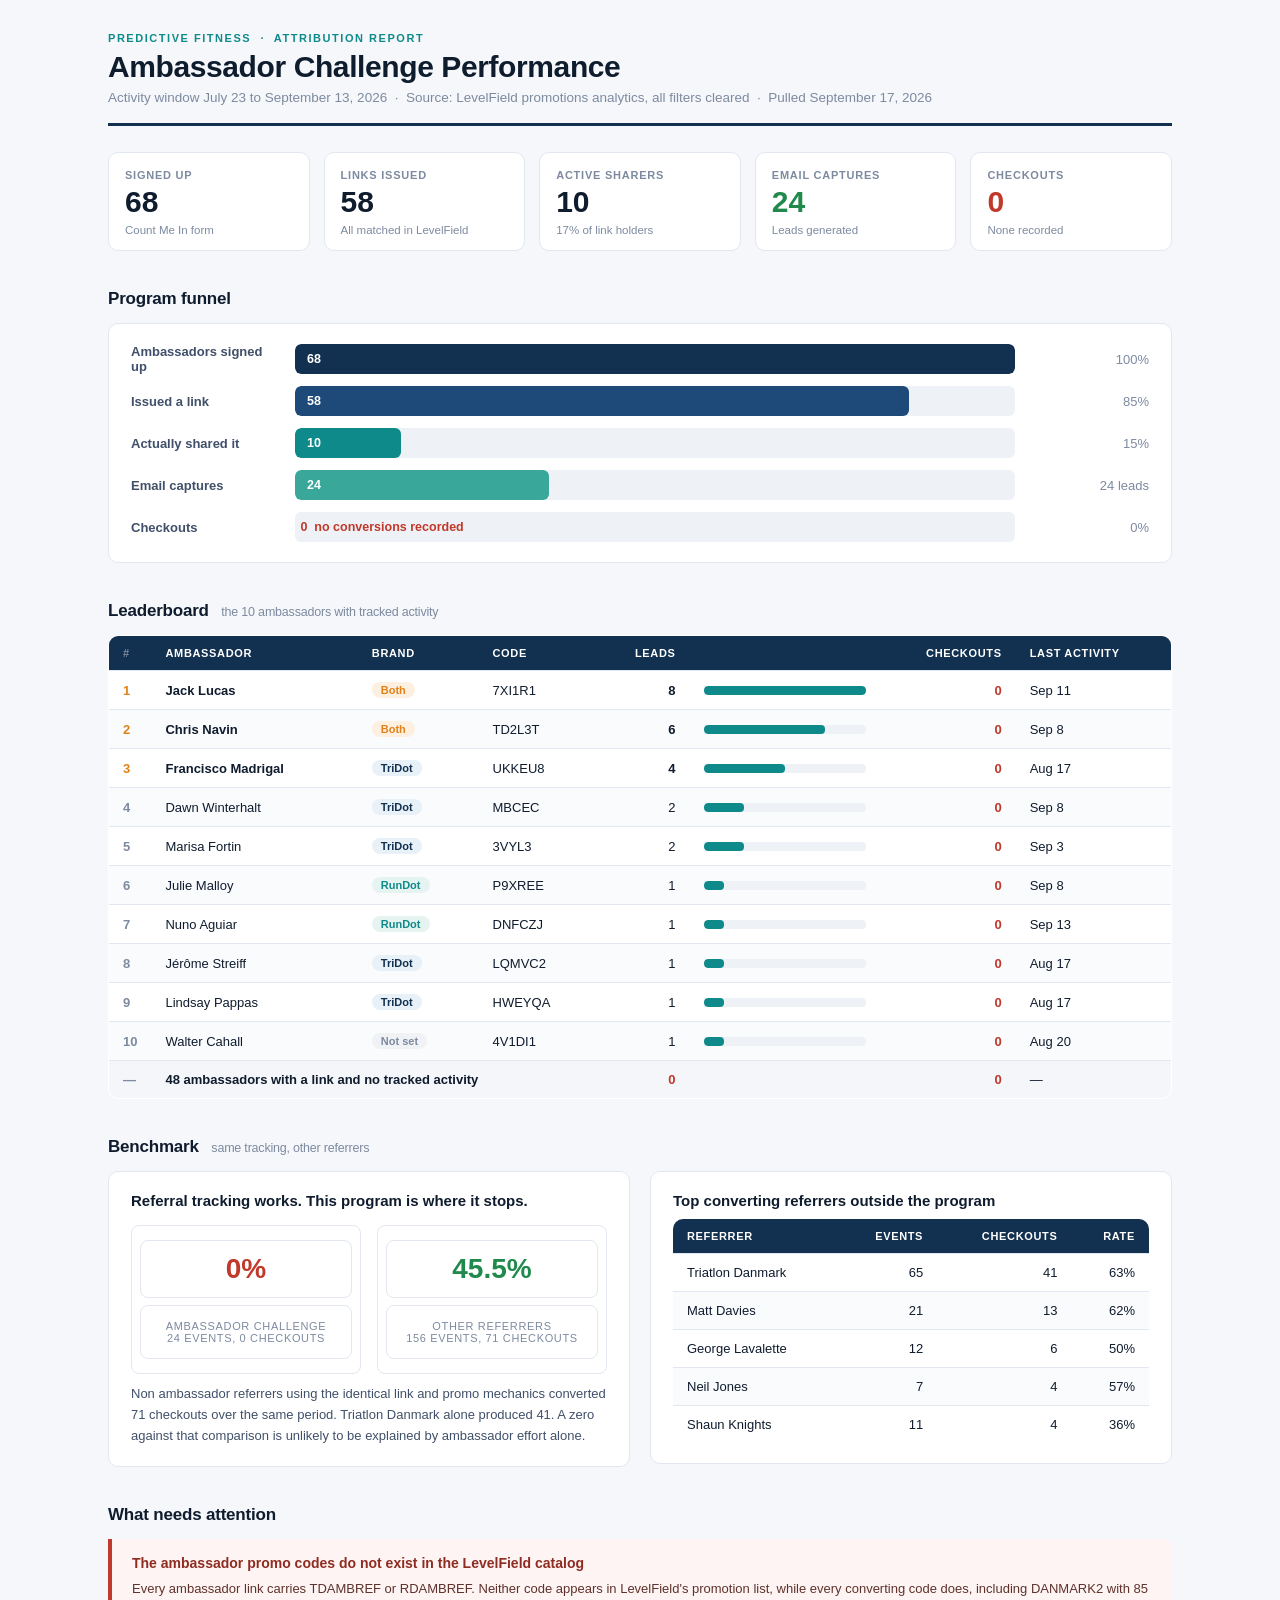
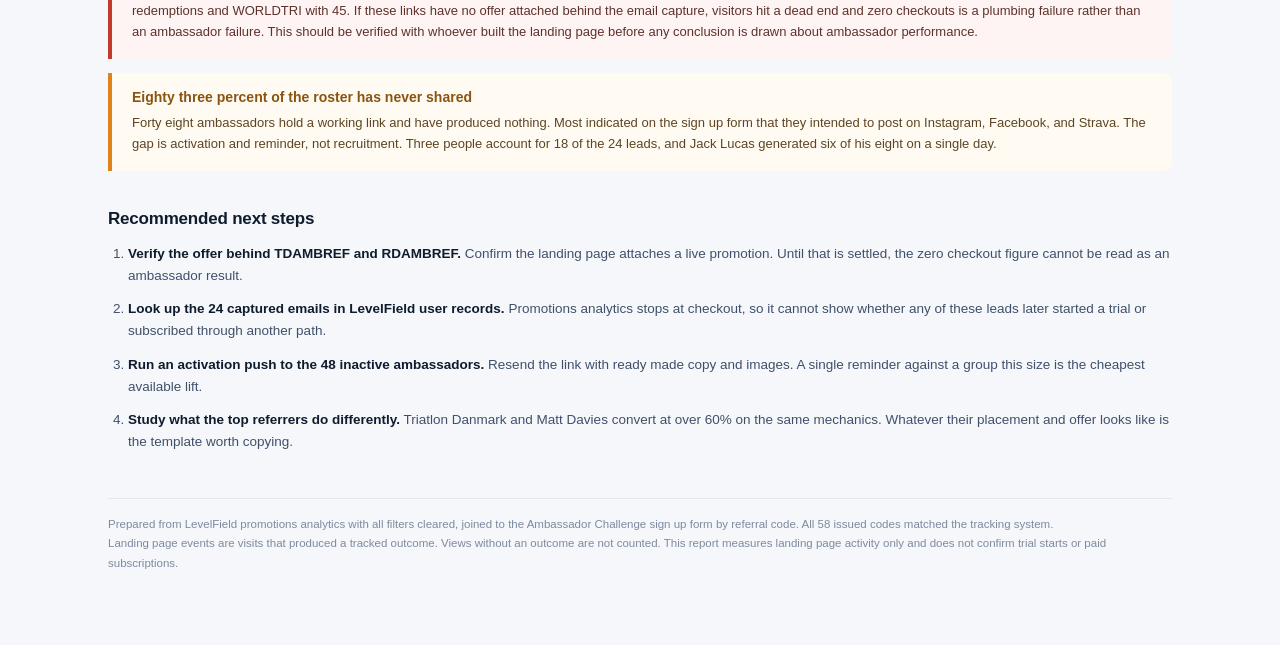
==== reports/ambassador-challenge/index.html @ 9f0003de "Add Ambassador Challenge attribution report (Jul 23 to Sep 13)" ====
<!DOCTYPE html>
<html lang="en">
<head>
<meta name="robots" content="noindex, nofollow, noarchive">
<meta name="googlebot" content="noindex">

<meta charset="utf-8">
<meta name="viewport" content="width=device-width, initial-scale=1">
<title>Ambassador Challenge Attribution Report</title>
<style>
  :root{
    --ink:#0f1c2e;
    --ink2:#40506a;
    --muted:#7d8aa0;
    --line:#e2e7ef;
    --bg:#f5f7fa;
    --card:#ffffff;
    --navy:#12304f;
    --teal:#0f8a8a;
    --amber:#e0821b;
    --red:#c0392b;
    --green:#1f8a4c;
  }
  *{box-sizing:border-box}
  body{margin:0;background:var(--bg);color:var(--ink);
       font-family:-apple-system,BlinkMacSystemFont,"Segoe UI",Inter,Roboto,Helvetica,Arial,sans-serif;
       -webkit-font-smoothing:antialiased;}
  .wrap{max-width:1120px;margin:0 auto;padding:32px 28px 72px;}
  header.top{border-bottom:3px solid var(--navy);padding-bottom:18px;margin-bottom:26px;}
  .eyebrow{font-size:11px;letter-spacing:.14em;text-transform:uppercase;color:var(--teal);font-weight:700;}
  h1{margin:6px 0 6px;font-size:30px;letter-spacing:-.4px;}
  .sub{color:var(--muted);font-size:13.5px;}
  h2{font-size:17px;margin:38px 0 14px;letter-spacing:-.2px;}
  h2 .hint{font-weight:400;color:var(--muted);font-size:12.5px;margin-left:8px;}

  .kpis{display:grid;grid-template-columns:repeat(5,1fr);gap:14px;}
  .kpi{background:var(--card);border:1px solid var(--line);border-radius:10px;padding:16px 16px 14px;}
  .kpi .lab{font-size:11px;text-transform:uppercase;letter-spacing:.07em;color:var(--muted);font-weight:600;}
  .kpi .val{font-size:30px;font-weight:700;margin-top:6px;line-height:1;}
  .kpi .note{font-size:11.5px;color:var(--muted);margin-top:7px;}
  .kpi.flag .val{color:var(--red);}
  .kpi.good .val{color:var(--green);}

  .funnel{background:var(--card);border:1px solid var(--line);border-radius:10px;padding:20px 22px;}
  .frow{display:grid;grid-template-columns:150px 1fr 120px;align-items:center;gap:14px;margin-bottom:12px;}
  .frow:last-child{margin-bottom:0}
  .fname{font-size:13px;font-weight:600;color:var(--ink2);}
  .ftrack{background:#eef1f6;border-radius:6px;height:30px;overflow:hidden;}
  .fbar{height:100%;border-radius:6px;display:flex;align-items:center;padding-left:12px;color:#fff;font-size:12.5px;font-weight:700;}
  .fval{font-size:13px;color:var(--muted);text-align:right;}
  .fbar.zero{background:#eef1f6;color:var(--red);padding-left:0;}
  .fbar.zero span{padding-left:2px;}

  table{width:100%;border-collapse:collapse;background:var(--card);
        border:1px solid var(--line);border-radius:10px;overflow:hidden;font-size:13px;}
  thead th{background:var(--navy);color:#fff;text-align:left;padding:11px 14px;font-size:11px;
           letter-spacing:.06em;text-transform:uppercase;font-weight:600;}
  thead th.num{text-align:right;}
  tbody td{padding:11px 14px;border-top:1px solid var(--line);}
  tbody td.num{text-align:right;font-variant-numeric:tabular-nums;}
  tbody tr:nth-child(even){background:#fafbfd;}
  .rank{width:34px;color:var(--muted);font-weight:700;font-variant-numeric:tabular-nums;}
  .rank.top{color:var(--amber);}
  .bar-cell{width:190px;}
  .minibar{background:#eef1f6;border-radius:4px;height:9px;overflow:hidden;}
  .minibar i{display:block;height:100%;background:var(--teal);border-radius:4px;}
  .pill{display:inline-block;padding:2px 9px;border-radius:999px;font-size:11px;font-weight:600;}
  .pill.td{background:#e8f0f8;color:var(--navy);}
  .pill.rd{background:#e6f4f1;color:var(--teal);}
  .pill.both{background:#fdf0e0;color:var(--amber);}
  .pill.none{background:#f0f2f6;color:var(--muted);}
  .zero{color:var(--red);font-weight:700;}

  .split{display:grid;grid-template-columns:1fr 1fr;gap:20px;align-items:start;}
  .card{background:var(--card);border:1px solid var(--line);border-radius:10px;padding:20px 22px;}
  .card h3{margin:0 0 4px;font-size:15px;}
  .card p{font-size:13px;color:var(--ink2);line-height:1.6;margin:10px 0 0;}
  .cmp{display:grid;grid-template-columns:1fr 1fr;gap:16px;margin-top:16px;text-align:center;}
  .cmp div{border:1px solid var(--line);border-radius:8px;padding:14px 8px;}
  .cmp .big{font-size:28px;font-weight:700;line-height:1;}
  .cmp .lbl{font-size:11px;text-transform:uppercase;letter-spacing:.06em;color:var(--muted);margin-top:7px;}

  .callout{border-left:4px solid var(--amber);background:#fffaf2;padding:16px 20px;border-radius:0 8px 8px 0;margin-top:14px;}
  .callout h3{margin:0 0 7px;font-size:14px;color:#8a5410;}
  .callout p{margin:0;font-size:13px;line-height:1.65;color:#5d4523;}
  .callout.red{border-left-color:var(--red);background:#fdf4f3;}
  .callout.red h3{color:#8e2c21;} .callout.red p{color:#5f322c;}

  ol.actions{padding-left:20px;margin:0;}
  ol.actions li{font-size:13.5px;line-height:1.65;margin-bottom:11px;color:var(--ink2);}
  ol.actions b{color:var(--ink);}

  footer{margin-top:44px;padding-top:16px;border-top:1px solid var(--line);
         font-size:11.5px;color:var(--muted);line-height:1.7;}
  @media (max-width:900px){
    .kpis{grid-template-columns:repeat(2,1fr)}
    .split{grid-template-columns:1fr}
    .frow{grid-template-columns:110px 1fr 70px}
  }
</style>
</head>
<body>
<div class="wrap">

<header class="top">
  <div class="eyebrow">Predictive Fitness &nbsp;&middot;&nbsp; Attribution Report</div>
  <h1>Ambassador Challenge Performance</h1>
  <div class="sub">Activity window July 23 to September 13, 2026 &nbsp;&middot;&nbsp; Source: LevelField promotions analytics, all filters cleared &nbsp;&middot;&nbsp; Pulled September 17, 2026</div>
</header>

<div class="kpis">
  <div class="kpi"><div class="lab">Signed up</div><div class="val">68</div><div class="note">Count Me In form</div></div>
  <div class="kpi"><div class="lab">Links issued</div><div class="val">58</div><div class="note">All matched in LevelField</div></div>
  <div class="kpi"><div class="lab">Active sharers</div><div class="val">10</div><div class="note">17% of link holders</div></div>
  <div class="kpi good"><div class="lab">Email captures</div><div class="val">24</div><div class="note">Leads generated</div></div>
  <div class="kpi flag"><div class="lab">Checkouts</div><div class="val">0</div><div class="note">None recorded</div></div>
</div>

<h2>Program funnel</h2>
<div class="funnel">
  <div class="frow">
    <div class="fname">Ambassadors signed up</div>
    <div class="ftrack"><div class="fbar" style="width:100%;background:var(--navy)">68</div></div>
    <div class="fval">100%</div>
  </div>
  <div class="frow">
    <div class="fname">Issued a link</div>
    <div class="ftrack"><div class="fbar" style="width:85.3%;background:#1d4a78">58</div></div>
    <div class="fval">85%</div>
  </div>
  <div class="frow">
    <div class="fname">Actually shared it</div>
    <div class="ftrack"><div class="fbar" style="width:14.7%;background:var(--teal)">10</div></div>
    <div class="fval">15%</div>
  </div>
  <div class="frow">
    <div class="fname">Email captures</div>
    <div class="ftrack"><div class="fbar" style="width:35.3%;background:#3aa79b">24</div></div>
    <div class="fval">24 leads</div>
  </div>
  <div class="frow">
    <div class="fname">Checkouts</div>
    <div class="ftrack"><div class="fbar zero" style="width:100%"><span>&nbsp;0 &nbsp;no conversions recorded</span></div></div>
    <div class="fval">0%</div>
  </div>
</div>

<h2>Leaderboard <span class="hint">the 10 ambassadors with tracked activity</span></h2>
<table>
  <thead>
    <tr>
      <th class="rank">#</th><th>Ambassador</th><th>Brand</th><th>Code</th>
      <th class="num">Leads</th><th class="bar-cell"></th><th class="num">Checkouts</th><th>Last activity</th>
    </tr>
  </thead>
  <tbody>
    <tr><td class="rank top">1</td><td><b>Jack Lucas</b></td><td><span class="pill both">Both</span></td><td>7XI1R1</td><td class="num"><b>8</b></td><td><div class="minibar"><i style="width:100%"></i></div></td><td class="num zero">0</td><td>Sep 11</td></tr>
    <tr><td class="rank top">2</td><td><b>Chris Navin</b></td><td><span class="pill both">Both</span></td><td>TD2L3T</td><td class="num"><b>6</b></td><td><div class="minibar"><i style="width:75%"></i></div></td><td class="num zero">0</td><td>Sep 8</td></tr>
    <tr><td class="rank top">3</td><td><b>Francisco Madrigal</b></td><td><span class="pill td">TriDot</span></td><td>UKKEU8</td><td class="num"><b>4</b></td><td><div class="minibar"><i style="width:50%"></i></div></td><td class="num zero">0</td><td>Aug 17</td></tr>
    <tr><td class="rank">4</td><td>Dawn Winterhalt</td><td><span class="pill td">TriDot</span></td><td>MBCEC</td><td class="num">2</td><td><div class="minibar"><i style="width:25%"></i></div></td><td class="num zero">0</td><td>Sep 8</td></tr>
    <tr><td class="rank">5</td><td>Marisa Fortin</td><td><span class="pill td">TriDot</span></td><td>3VYL3</td><td class="num">2</td><td><div class="minibar"><i style="width:25%"></i></div></td><td class="num zero">0</td><td>Sep 3</td></tr>
    <tr><td class="rank">6</td><td>Julie Malloy</td><td><span class="pill rd">RunDot</span></td><td>P9XREE</td><td class="num">1</td><td><div class="minibar"><i style="width:12.5%"></i></div></td><td class="num zero">0</td><td>Sep 8</td></tr>
    <tr><td class="rank">7</td><td>Nuno Aguiar</td><td><span class="pill rd">RunDot</span></td><td>DNFCZJ</td><td class="num">1</td><td><div class="minibar"><i style="width:12.5%"></i></div></td><td class="num zero">0</td><td>Sep 13</td></tr>
    <tr><td class="rank">8</td><td>J&eacute;r&ocirc;me Streiff</td><td><span class="pill td">TriDot</span></td><td>LQMVC2</td><td class="num">1</td><td><div class="minibar"><i style="width:12.5%"></i></div></td><td class="num zero">0</td><td>Aug 17</td></tr>
    <tr><td class="rank">9</td><td>Lindsay Pappas</td><td><span class="pill td">TriDot</span></td><td>HWEYQA</td><td class="num">1</td><td><div class="minibar"><i style="width:12.5%"></i></div></td><td class="num zero">0</td><td>Aug 17</td></tr>
    <tr><td class="rank">10</td><td>Walter Cahall</td><td><span class="pill none">Not set</span></td><td>4V1DI1</td><td class="num">1</td><td><div class="minibar"><i style="width:12.5%"></i></div></td><td class="num zero">0</td><td>Aug 20</td></tr>
    <tr style="background:#f4f6f9"><td class="rank">&mdash;</td><td colspan="3"><b>48 ambassadors with a link and no tracked activity</b></td><td class="num zero">0</td><td></td><td class="num zero">0</td><td>&mdash;</td></tr>
  </tbody>
</table>

<h2>Benchmark <span class="hint">same tracking, other referrers</span></h2>
<div class="split">
  <div class="card">
    <h3>Referral tracking works. This program is where it stops.</h3>
    <div class="cmp">
      <div><div class="big" style="color:var(--red)">0%</div><div class="lbl">Ambassador Challenge<br>24 events, 0 checkouts</div></div>
      <div><div class="big" style="color:var(--green)">45.5%</div><div class="lbl">Other referrers<br>156 events, 71 checkouts</div></div>
    </div>
    <p>Non ambassador referrers using the identical link and promo mechanics converted 71 checkouts over the same period. Triatlon Danmark alone produced 41. A zero against that comparison is unlikely to be explained by ambassador effort alone.</p>
  </div>
  <div class="card">
    <h3>Top converting referrers outside the program</h3>
    <table style="border:none;margin-top:10px">
      <thead><tr><th>Referrer</th><th class="num">Events</th><th class="num">Checkouts</th><th class="num">Rate</th></tr></thead>
      <tbody>
        <tr><td>Triatlon Danmark</td><td class="num">65</td><td class="num">41</td><td class="num">63%</td></tr>
        <tr><td>Matt Davies</td><td class="num">21</td><td class="num">13</td><td class="num">62%</td></tr>
        <tr><td>George Lavalette</td><td class="num">12</td><td class="num">6</td><td class="num">50%</td></tr>
        <tr><td>Neil Jones</td><td class="num">7</td><td class="num">4</td><td class="num">57%</td></tr>
        <tr><td>Shaun Knights</td><td class="num">11</td><td class="num">4</td><td class="num">36%</td></tr>
      </tbody>
    </table>
  </div>
</div>

<h2>What needs attention</h2>

<div class="callout red">
  <h3>The ambassador promo codes do not exist in the LevelField catalog</h3>
  <p>Every ambassador link carries TDAMBREF or RDAMBREF. Neither code appears in LevelField's promotion list, while every converting code does, including DANMARK2 with 85 redemptions and WORLDTRI with 45. If these links have no offer attached behind the email capture, visitors hit a dead end and zero checkouts is a plumbing failure rather than an ambassador failure. This should be verified with whoever built the landing page before any conclusion is drawn about ambassador performance.</p>
</div>

<div class="callout">
  <h3>Eighty three percent of the roster has never shared</h3>
  <p>Forty eight ambassadors hold a working link and have produced nothing. Most indicated on the sign up form that they intended to post on Instagram, Facebook, and Strava. The gap is activation and reminder, not recruitment. Three people account for 18 of the 24 leads, and Jack Lucas generated six of his eight on a single day.</p>
</div>

<h2>Recommended next steps</h2>
<ol class="actions">
  <li><b>Verify the offer behind TDAMBREF and RDAMBREF.</b> Confirm the landing page attaches a live promotion. Until that is settled, the zero checkout figure cannot be read as an ambassador result.</li>
  <li><b>Look up the 24 captured emails in LevelField user records.</b> Promotions analytics stops at checkout, so it cannot show whether any of these leads later started a trial or subscribed through another path.</li>
  <li><b>Run an activation push to the 48 inactive ambassadors.</b> Resend the link with ready made copy and images. A single reminder against a group this size is the cheapest available lift.</li>
  <li><b>Study what the top referrers do differently.</b> Triatlon Danmark and Matt Davies convert at over 60% on the same mechanics. Whatever their placement and offer looks like is the template worth copying.</li>
</ol>

<footer>
  Prepared from LevelField promotions analytics with all filters cleared, joined to the Ambassador Challenge sign up form by referral code. All 58 issued codes matched the tracking system.<br>
  Landing page events are visits that produced a tracked outcome. Views without an outcome are not counted. This report measures landing page activity only and does not confirm trial starts or paid subscriptions.
</footer>

</div>
</body>
</html>
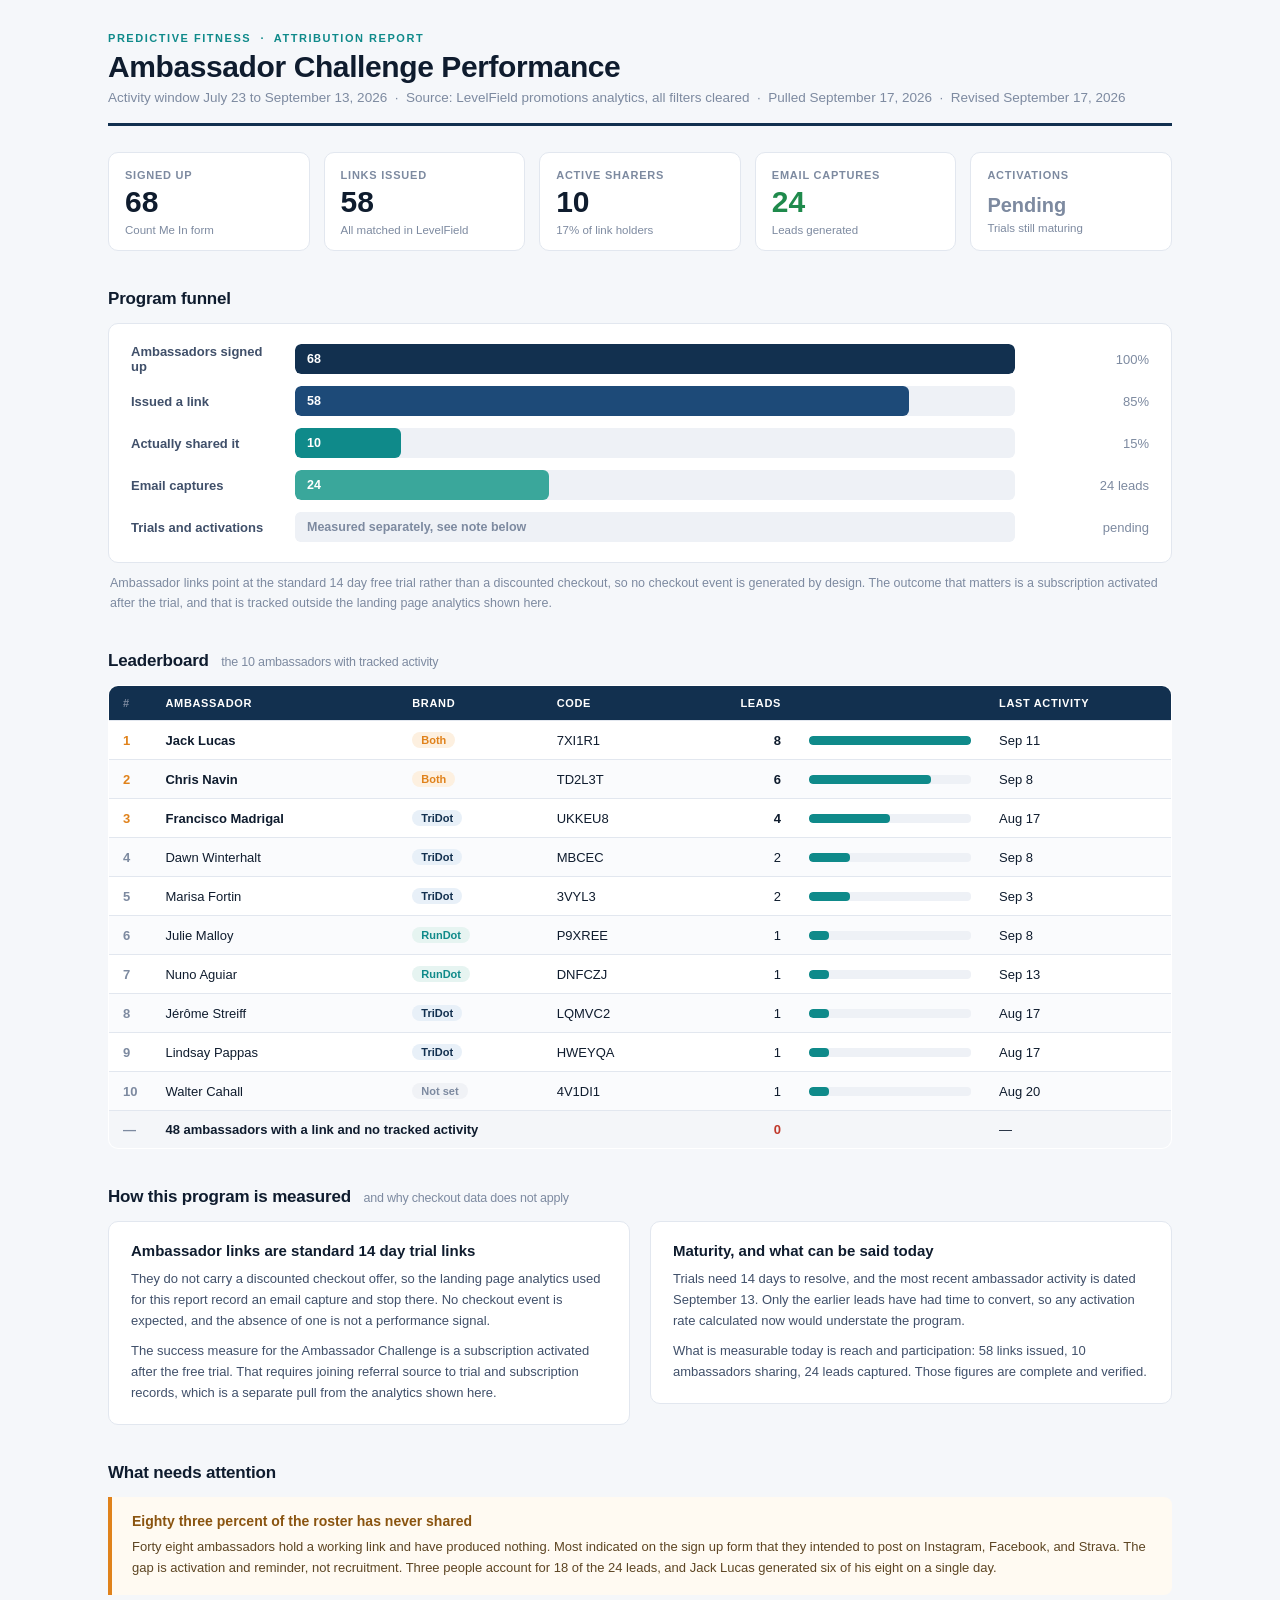
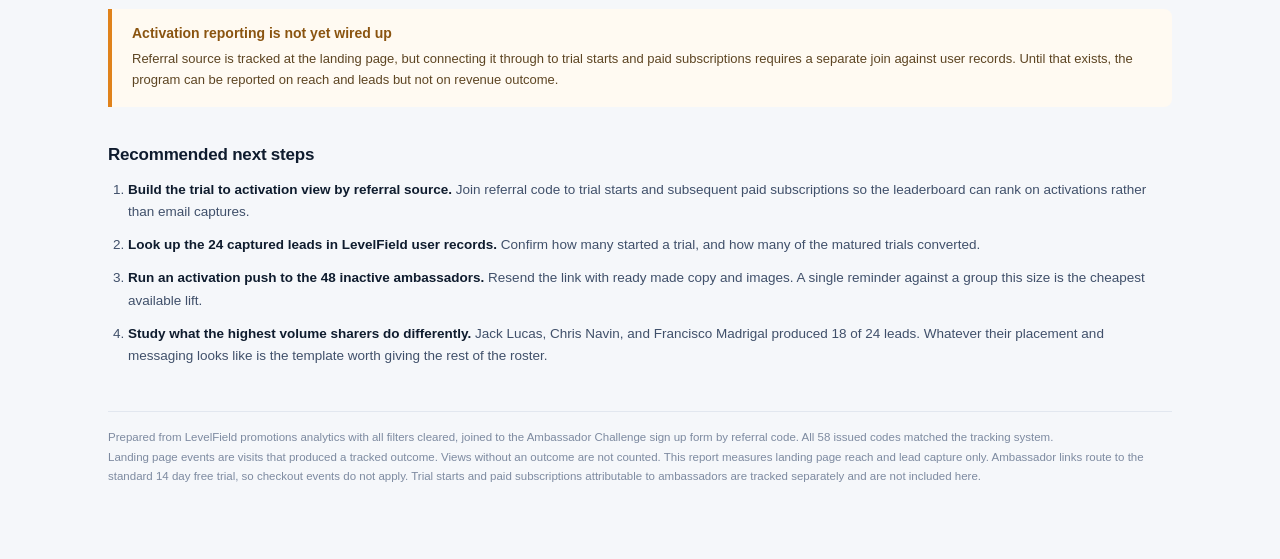
==== commit 3070d9af: "Ambassador report: correct measurement framing (trial links, not promo checkouts)" ====
--- a/reports/ambassador-challenge/index.html
+++ b/reports/ambassador-challenge/index.html
@@ -3,7 +3,6 @@
 <head>
 <meta name="robots" content="noindex, nofollow, noarchive">
 <meta name="googlebot" content="noindex">
-
 <meta charset="utf-8">
 <meta name="viewport" content="width=device-width, initial-scale=1">
 <title>Ambassador Challenge Attribution Report</title>
@@ -105,7 +104,7 @@
 <header class="top">
   <div class="eyebrow">Predictive Fitness &nbsp;&middot;&nbsp; Attribution Report</div>
   <h1>Ambassador Challenge Performance</h1>
-  <div class="sub">Activity window July 23 to September 13, 2026 &nbsp;&middot;&nbsp; Source: LevelField promotions analytics, all filters cleared &nbsp;&middot;&nbsp; Pulled September 17, 2026</div>
+  <div class="sub">Activity window July 23 to September 13, 2026 &nbsp;&middot;&nbsp; Source: LevelField promotions analytics, all filters cleared &nbsp;&middot;&nbsp; Pulled September 17, 2026 &nbsp;&middot;&nbsp; Revised September 17, 2026</div>
 </header>
 
 <div class="kpis">
@@ -113,7 +112,7 @@
   <div class="kpi"><div class="lab">Links issued</div><div class="val">58</div><div class="note">All matched in LevelField</div></div>
   <div class="kpi"><div class="lab">Active sharers</div><div class="val">10</div><div class="note">17% of link holders</div></div>
   <div class="kpi good"><div class="lab">Email captures</div><div class="val">24</div><div class="note">Leads generated</div></div>
-  <div class="kpi flag"><div class="lab">Checkouts</div><div class="val">0</div><div class="note">None recorded</div></div>
+  <div class="kpi"><div class="lab">Activations</div><div class="val" style="color:var(--muted);font-size:20px;padding-top:8px">Pending</div><div class="note">Trials still maturing</div></div>
 </div>
 
 <h2>Program funnel</h2>
@@ -139,83 +138,73 @@
     <div class="fval">24 leads</div>
   </div>
   <div class="frow">
-    <div class="fname">Checkouts</div>
-    <div class="ftrack"><div class="fbar zero" style="width:100%"><span>&nbsp;0 &nbsp;no conversions recorded</span></div></div>
-    <div class="fval">0%</div>
-  </div>
-</div>
+    <div class="fname">Trials and activations</div>
+    <div class="ftrack"><div class="fbar" style="width:100%;background:#eef1f6;color:var(--muted)"><span>Measured separately, see note below</span></div></div>
+    <div class="fval">pending</div>
+  </div>
+</div>
+<p style="font-size:12.5px;color:var(--muted);margin:10px 2px 0;line-height:1.6">Ambassador links point at the standard 14 day free trial rather than a discounted checkout, so no checkout event is generated by design. The outcome that matters is a subscription activated after the trial, and that is tracked outside the landing page analytics shown here.</p>
 
 <h2>Leaderboard <span class="hint">the 10 ambassadors with tracked activity</span></h2>
 <table>
   <thead>
     <tr>
       <th class="rank">#</th><th>Ambassador</th><th>Brand</th><th>Code</th>
-      <th class="num">Leads</th><th class="bar-cell"></th><th class="num">Checkouts</th><th>Last activity</th>
+      <th class="num">Leads</th><th class="bar-cell"></th><th>Last activity</th>
     </tr>
   </thead>
   <tbody>
-    <tr><td class="rank top">1</td><td><b>Jack Lucas</b></td><td><span class="pill both">Both</span></td><td>7XI1R1</td><td class="num"><b>8</b></td><td><div class="minibar"><i style="width:100%"></i></div></td><td class="num zero">0</td><td>Sep 11</td></tr>
-    <tr><td class="rank top">2</td><td><b>Chris Navin</b></td><td><span class="pill both">Both</span></td><td>TD2L3T</td><td class="num"><b>6</b></td><td><div class="minibar"><i style="width:75%"></i></div></td><td class="num zero">0</td><td>Sep 8</td></tr>
-    <tr><td class="rank top">3</td><td><b>Francisco Madrigal</b></td><td><span class="pill td">TriDot</span></td><td>UKKEU8</td><td class="num"><b>4</b></td><td><div class="minibar"><i style="width:50%"></i></div></td><td class="num zero">0</td><td>Aug 17</td></tr>
-    <tr><td class="rank">4</td><td>Dawn Winterhalt</td><td><span class="pill td">TriDot</span></td><td>MBCEC</td><td class="num">2</td><td><div class="minibar"><i style="width:25%"></i></div></td><td class="num zero">0</td><td>Sep 8</td></tr>
-    <tr><td class="rank">5</td><td>Marisa Fortin</td><td><span class="pill td">TriDot</span></td><td>3VYL3</td><td class="num">2</td><td><div class="minibar"><i style="width:25%"></i></div></td><td class="num zero">0</td><td>Sep 3</td></tr>
-    <tr><td class="rank">6</td><td>Julie Malloy</td><td><span class="pill rd">RunDot</span></td><td>P9XREE</td><td class="num">1</td><td><div class="minibar"><i style="width:12.5%"></i></div></td><td class="num zero">0</td><td>Sep 8</td></tr>
-    <tr><td class="rank">7</td><td>Nuno Aguiar</td><td><span class="pill rd">RunDot</span></td><td>DNFCZJ</td><td class="num">1</td><td><div class="minibar"><i style="width:12.5%"></i></div></td><td class="num zero">0</td><td>Sep 13</td></tr>
-    <tr><td class="rank">8</td><td>J&eacute;r&ocirc;me Streiff</td><td><span class="pill td">TriDot</span></td><td>LQMVC2</td><td class="num">1</td><td><div class="minibar"><i style="width:12.5%"></i></div></td><td class="num zero">0</td><td>Aug 17</td></tr>
-    <tr><td class="rank">9</td><td>Lindsay Pappas</td><td><span class="pill td">TriDot</span></td><td>HWEYQA</td><td class="num">1</td><td><div class="minibar"><i style="width:12.5%"></i></div></td><td class="num zero">0</td><td>Aug 17</td></tr>
-    <tr><td class="rank">10</td><td>Walter Cahall</td><td><span class="pill none">Not set</span></td><td>4V1DI1</td><td class="num">1</td><td><div class="minibar"><i style="width:12.5%"></i></div></td><td class="num zero">0</td><td>Aug 20</td></tr>
-    <tr style="background:#f4f6f9"><td class="rank">&mdash;</td><td colspan="3"><b>48 ambassadors with a link and no tracked activity</b></td><td class="num zero">0</td><td></td><td class="num zero">0</td><td>&mdash;</td></tr>
+    <tr><td class="rank top">1</td><td><b>Jack Lucas</b></td><td><span class="pill both">Both</span></td><td>7XI1R1</td><td class="num"><b>8</b></td><td><div class="minibar"><i style="width:100%"></i></div></td><td>Sep 11</td></tr>
+    <tr><td class="rank top">2</td><td><b>Chris Navin</b></td><td><span class="pill both">Both</span></td><td>TD2L3T</td><td class="num"><b>6</b></td><td><div class="minibar"><i style="width:75%"></i></div></td><td>Sep 8</td></tr>
+    <tr><td class="rank top">3</td><td><b>Francisco Madrigal</b></td><td><span class="pill td">TriDot</span></td><td>UKKEU8</td><td class="num"><b>4</b></td><td><div class="minibar"><i style="width:50%"></i></div></td><td>Aug 17</td></tr>
+    <tr><td class="rank">4</td><td>Dawn Winterhalt</td><td><span class="pill td">TriDot</span></td><td>MBCEC</td><td class="num">2</td><td><div class="minibar"><i style="width:25%"></i></div></td><td>Sep 8</td></tr>
+    <tr><td class="rank">5</td><td>Marisa Fortin</td><td><span class="pill td">TriDot</span></td><td>3VYL3</td><td class="num">2</td><td><div class="minibar"><i style="width:25%"></i></div></td><td>Sep 3</td></tr>
+    <tr><td class="rank">6</td><td>Julie Malloy</td><td><span class="pill rd">RunDot</span></td><td>P9XREE</td><td class="num">1</td><td><div class="minibar"><i style="width:12.5%"></i></div></td><td>Sep 8</td></tr>
+    <tr><td class="rank">7</td><td>Nuno Aguiar</td><td><span class="pill rd">RunDot</span></td><td>DNFCZJ</td><td class="num">1</td><td><div class="minibar"><i style="width:12.5%"></i></div></td><td>Sep 13</td></tr>
+    <tr><td class="rank">8</td><td>J&eacute;r&ocirc;me Streiff</td><td><span class="pill td">TriDot</span></td><td>LQMVC2</td><td class="num">1</td><td><div class="minibar"><i style="width:12.5%"></i></div></td><td>Aug 17</td></tr>
+    <tr><td class="rank">9</td><td>Lindsay Pappas</td><td><span class="pill td">TriDot</span></td><td>HWEYQA</td><td class="num">1</td><td><div class="minibar"><i style="width:12.5%"></i></div></td><td>Aug 17</td></tr>
+    <tr><td class="rank">10</td><td>Walter Cahall</td><td><span class="pill none">Not set</span></td><td>4V1DI1</td><td class="num">1</td><td><div class="minibar"><i style="width:12.5%"></i></div></td><td>Aug 20</td></tr>
+    <tr style="background:#f4f6f9"><td class="rank">&mdash;</td><td colspan="3"><b>48 ambassadors with a link and no tracked activity</b></td><td class="num zero">0</td><td></td><td>&mdash;</td></tr>
   </tbody>
 </table>
 
-<h2>Benchmark <span class="hint">same tracking, other referrers</span></h2>
+<h2>How this program is measured <span class="hint">and why checkout data does not apply</span></h2>
 <div class="split">
   <div class="card">
-    <h3>Referral tracking works. This program is where it stops.</h3>
-    <div class="cmp">
-      <div><div class="big" style="color:var(--red)">0%</div><div class="lbl">Ambassador Challenge<br>24 events, 0 checkouts</div></div>
-      <div><div class="big" style="color:var(--green)">45.5%</div><div class="lbl">Other referrers<br>156 events, 71 checkouts</div></div>
-    </div>
-    <p>Non ambassador referrers using the identical link and promo mechanics converted 71 checkouts over the same period. Triatlon Danmark alone produced 41. A zero against that comparison is unlikely to be explained by ambassador effort alone.</p>
+    <h3>Ambassador links are standard 14 day trial links</h3>
+    <p>They do not carry a discounted checkout offer, so the landing page analytics used for this report record an email capture and stop there. No checkout event is expected, and the absence of one is not a performance signal.</p>
+    <p>The success measure for the Ambassador Challenge is a subscription activated after the free trial. That requires joining referral source to trial and subscription records, which is a separate pull from the analytics shown here.</p>
   </div>
   <div class="card">
-    <h3>Top converting referrers outside the program</h3>
-    <table style="border:none;margin-top:10px">
-      <thead><tr><th>Referrer</th><th class="num">Events</th><th class="num">Checkouts</th><th class="num">Rate</th></tr></thead>
-      <tbody>
-        <tr><td>Triatlon Danmark</td><td class="num">65</td><td class="num">41</td><td class="num">63%</td></tr>
-        <tr><td>Matt Davies</td><td class="num">21</td><td class="num">13</td><td class="num">62%</td></tr>
-        <tr><td>George Lavalette</td><td class="num">12</td><td class="num">6</td><td class="num">50%</td></tr>
-        <tr><td>Neil Jones</td><td class="num">7</td><td class="num">4</td><td class="num">57%</td></tr>
-        <tr><td>Shaun Knights</td><td class="num">11</td><td class="num">4</td><td class="num">36%</td></tr>
-      </tbody>
-    </table>
+    <h3>Maturity, and what can be said today</h3>
+    <p>Trials need 14 days to resolve, and the most recent ambassador activity is dated September 13. Only the earlier leads have had time to convert, so any activation rate calculated now would understate the program.</p>
+    <p>What is measurable today is reach and participation: 58 links issued, 10 ambassadors sharing, 24 leads captured. Those figures are complete and verified.</p>
   </div>
 </div>
 
 <h2>What needs attention</h2>
-
-<div class="callout red">
-  <h3>The ambassador promo codes do not exist in the LevelField catalog</h3>
-  <p>Every ambassador link carries TDAMBREF or RDAMBREF. Neither code appears in LevelField's promotion list, while every converting code does, including DANMARK2 with 85 redemptions and WORLDTRI with 45. If these links have no offer attached behind the email capture, visitors hit a dead end and zero checkouts is a plumbing failure rather than an ambassador failure. This should be verified with whoever built the landing page before any conclusion is drawn about ambassador performance.</p>
-</div>
 
 <div class="callout">
   <h3>Eighty three percent of the roster has never shared</h3>
   <p>Forty eight ambassadors hold a working link and have produced nothing. Most indicated on the sign up form that they intended to post on Instagram, Facebook, and Strava. The gap is activation and reminder, not recruitment. Three people account for 18 of the 24 leads, and Jack Lucas generated six of his eight on a single day.</p>
 </div>
 
+<div class="callout">
+  <h3>Activation reporting is not yet wired up</h3>
+  <p>Referral source is tracked at the landing page, but connecting it through to trial starts and paid subscriptions requires a separate join against user records. Until that exists, the program can be reported on reach and leads but not on revenue outcome.</p>
+</div>
+
 <h2>Recommended next steps</h2>
 <ol class="actions">
-  <li><b>Verify the offer behind TDAMBREF and RDAMBREF.</b> Confirm the landing page attaches a live promotion. Until that is settled, the zero checkout figure cannot be read as an ambassador result.</li>
-  <li><b>Look up the 24 captured emails in LevelField user records.</b> Promotions analytics stops at checkout, so it cannot show whether any of these leads later started a trial or subscribed through another path.</li>
+  <li><b>Build the trial to activation view by referral source.</b> Join referral code to trial starts and subsequent paid subscriptions so the leaderboard can rank on activations rather than email captures.</li>
+  <li><b>Look up the 24 captured leads in LevelField user records.</b> Confirm how many started a trial, and how many of the matured trials converted.</li>
   <li><b>Run an activation push to the 48 inactive ambassadors.</b> Resend the link with ready made copy and images. A single reminder against a group this size is the cheapest available lift.</li>
-  <li><b>Study what the top referrers do differently.</b> Triatlon Danmark and Matt Davies convert at over 60% on the same mechanics. Whatever their placement and offer looks like is the template worth copying.</li>
+  <li><b>Study what the highest volume sharers do differently.</b> Jack Lucas, Chris Navin, and Francisco Madrigal produced 18 of 24 leads. Whatever their placement and messaging looks like is the template worth giving the rest of the roster.</li>
 </ol>
 
 <footer>
   Prepared from LevelField promotions analytics with all filters cleared, joined to the Ambassador Challenge sign up form by referral code. All 58 issued codes matched the tracking system.<br>
-  Landing page events are visits that produced a tracked outcome. Views without an outcome are not counted. This report measures landing page activity only and does not confirm trial starts or paid subscriptions.
+  Landing page events are visits that produced a tracked outcome. Views without an outcome are not counted. This report measures landing page reach and lead capture only. Ambassador links route to the standard 14 day free trial, so checkout events do not apply. Trial starts and paid subscriptions attributable to ambassadors are tracked separately and are not included here.
 </footer>
 
 </div>
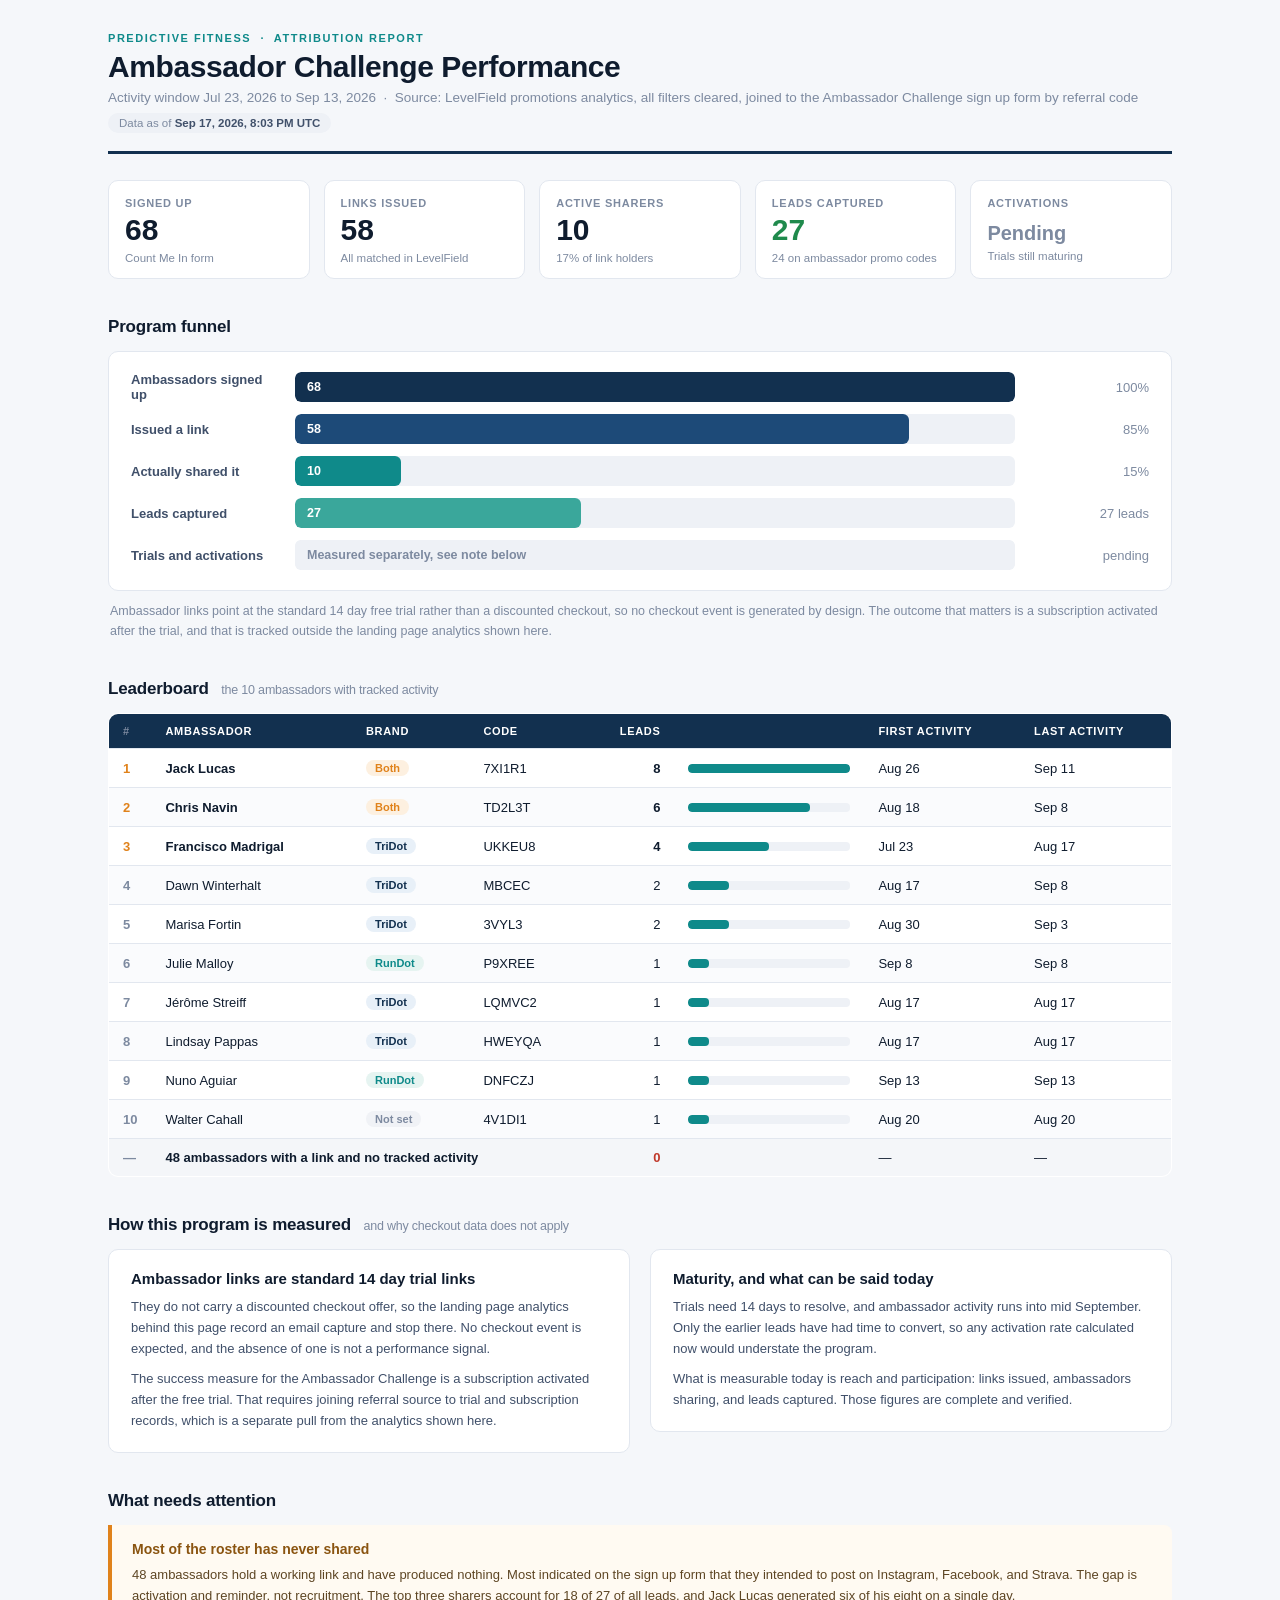
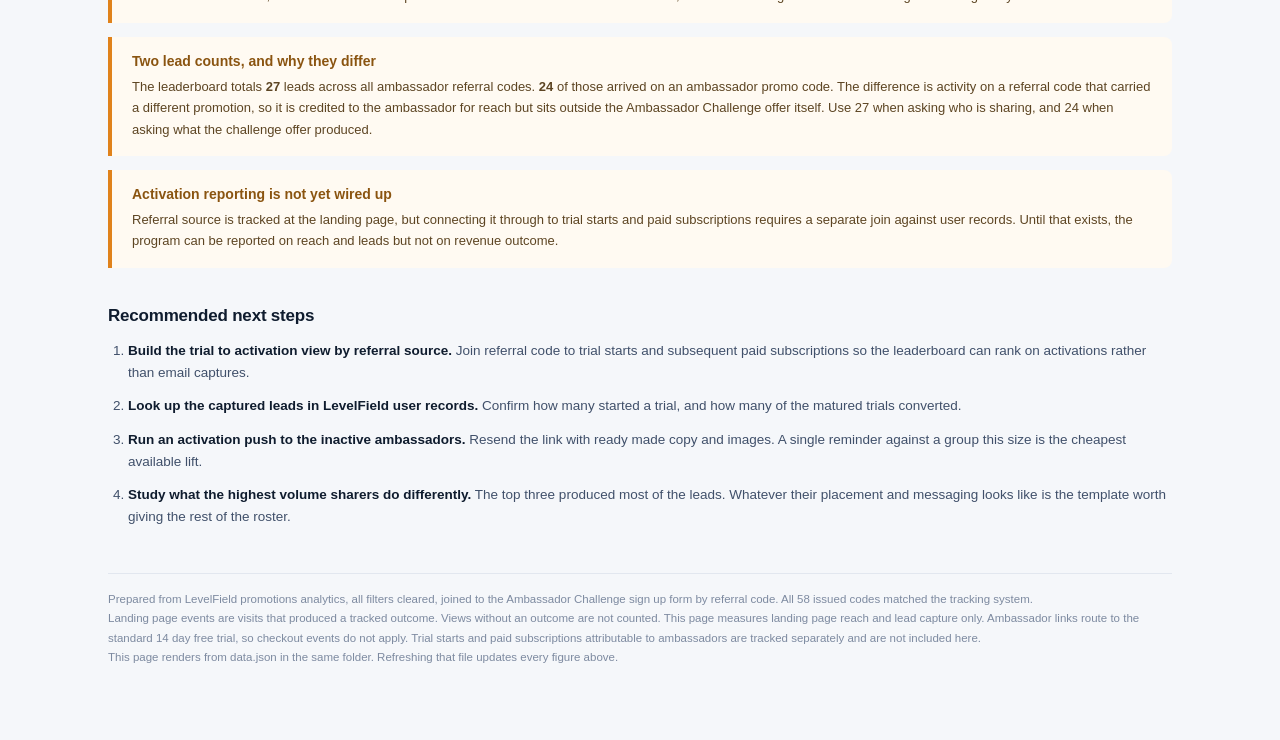
==== commit a6a96cf5: "Ambassador report: render from data.json so figures refresh with the data, remove static PDF" ====
--- a/reports/ambassador-challenge/index.html
+++ b/reports/ambassador-challenge/index.html
@@ -97,6 +97,14 @@
     .frow{grid-template-columns:110px 1fr 70px}
   }
 </style>
+
+<style>
+  .stamp{display:inline-block;margin-top:8px;font-size:11.5px;color:var(--muted);
+         background:#eef1f6;border-radius:999px;padding:4px 11px;}
+  .stamp b{color:var(--ink2);}
+  #err{display:none;background:#fdf4f3;border-left:4px solid var(--red);padding:14px 18px;
+       border-radius:0 8px 8px 0;font-size:13px;color:#5f322c;margin-bottom:20px;}
+</style>
 </head>
 <body>
 <div class="wrap">
@@ -104,89 +112,53 @@
 <header class="top">
   <div class="eyebrow">Predictive Fitness &nbsp;&middot;&nbsp; Attribution Report</div>
   <h1>Ambassador Challenge Performance</h1>
-  <div class="sub">Activity window July 23 to September 13, 2026 &nbsp;&middot;&nbsp; Source: LevelField promotions analytics, all filters cleared &nbsp;&middot;&nbsp; Pulled September 17, 2026 &nbsp;&middot;&nbsp; Revised September 17, 2026</div>
+  <div class="sub" id="sub">Loading report data...</div>
+  <div class="stamp" id="stamp"></div>
 </header>
 
-<div class="kpis">
-  <div class="kpi"><div class="lab">Signed up</div><div class="val">68</div><div class="note">Count Me In form</div></div>
-  <div class="kpi"><div class="lab">Links issued</div><div class="val">58</div><div class="note">All matched in LevelField</div></div>
-  <div class="kpi"><div class="lab">Active sharers</div><div class="val">10</div><div class="note">17% of link holders</div></div>
-  <div class="kpi good"><div class="lab">Email captures</div><div class="val">24</div><div class="note">Leads generated</div></div>
-  <div class="kpi"><div class="lab">Activations</div><div class="val" style="color:var(--muted);font-size:20px;padding-top:8px">Pending</div><div class="note">Trials still maturing</div></div>
-</div>
+<div id="err">Report data could not be loaded. The page reads <code>data.json</code> from the same folder.</div>
+
+<div class="kpis" id="kpis"></div>
 
 <h2>Program funnel</h2>
-<div class="funnel">
-  <div class="frow">
-    <div class="fname">Ambassadors signed up</div>
-    <div class="ftrack"><div class="fbar" style="width:100%;background:var(--navy)">68</div></div>
-    <div class="fval">100%</div>
-  </div>
-  <div class="frow">
-    <div class="fname">Issued a link</div>
-    <div class="ftrack"><div class="fbar" style="width:85.3%;background:#1d4a78">58</div></div>
-    <div class="fval">85%</div>
-  </div>
-  <div class="frow">
-    <div class="fname">Actually shared it</div>
-    <div class="ftrack"><div class="fbar" style="width:14.7%;background:var(--teal)">10</div></div>
-    <div class="fval">15%</div>
-  </div>
-  <div class="frow">
-    <div class="fname">Email captures</div>
-    <div class="ftrack"><div class="fbar" style="width:35.3%;background:#3aa79b">24</div></div>
-    <div class="fval">24 leads</div>
-  </div>
-  <div class="frow">
-    <div class="fname">Trials and activations</div>
-    <div class="ftrack"><div class="fbar" style="width:100%;background:#eef1f6;color:var(--muted)"><span>Measured separately, see note below</span></div></div>
-    <div class="fval">pending</div>
-  </div>
-</div>
+<div class="funnel" id="funnel"></div>
 <p style="font-size:12.5px;color:var(--muted);margin:10px 2px 0;line-height:1.6">Ambassador links point at the standard 14 day free trial rather than a discounted checkout, so no checkout event is generated by design. The outcome that matters is a subscription activated after the trial, and that is tracked outside the landing page analytics shown here.</p>
 
-<h2>Leaderboard <span class="hint">the 10 ambassadors with tracked activity</span></h2>
+<h2>Leaderboard <span class="hint" id="lbhint"></span></h2>
 <table>
   <thead>
     <tr>
       <th class="rank">#</th><th>Ambassador</th><th>Brand</th><th>Code</th>
-      <th class="num">Leads</th><th class="bar-cell"></th><th>Last activity</th>
+      <th class="num">Leads</th><th class="bar-cell"></th><th>First activity</th><th>Last activity</th>
     </tr>
   </thead>
-  <tbody>
-    <tr><td class="rank top">1</td><td><b>Jack Lucas</b></td><td><span class="pill both">Both</span></td><td>7XI1R1</td><td class="num"><b>8</b></td><td><div class="minibar"><i style="width:100%"></i></div></td><td>Sep 11</td></tr>
-    <tr><td class="rank top">2</td><td><b>Chris Navin</b></td><td><span class="pill both">Both</span></td><td>TD2L3T</td><td class="num"><b>6</b></td><td><div class="minibar"><i style="width:75%"></i></div></td><td>Sep 8</td></tr>
-    <tr><td class="rank top">3</td><td><b>Francisco Madrigal</b></td><td><span class="pill td">TriDot</span></td><td>UKKEU8</td><td class="num"><b>4</b></td><td><div class="minibar"><i style="width:50%"></i></div></td><td>Aug 17</td></tr>
-    <tr><td class="rank">4</td><td>Dawn Winterhalt</td><td><span class="pill td">TriDot</span></td><td>MBCEC</td><td class="num">2</td><td><div class="minibar"><i style="width:25%"></i></div></td><td>Sep 8</td></tr>
-    <tr><td class="rank">5</td><td>Marisa Fortin</td><td><span class="pill td">TriDot</span></td><td>3VYL3</td><td class="num">2</td><td><div class="minibar"><i style="width:25%"></i></div></td><td>Sep 3</td></tr>
-    <tr><td class="rank">6</td><td>Julie Malloy</td><td><span class="pill rd">RunDot</span></td><td>P9XREE</td><td class="num">1</td><td><div class="minibar"><i style="width:12.5%"></i></div></td><td>Sep 8</td></tr>
-    <tr><td class="rank">7</td><td>Nuno Aguiar</td><td><span class="pill rd">RunDot</span></td><td>DNFCZJ</td><td class="num">1</td><td><div class="minibar"><i style="width:12.5%"></i></div></td><td>Sep 13</td></tr>
-    <tr><td class="rank">8</td><td>J&eacute;r&ocirc;me Streiff</td><td><span class="pill td">TriDot</span></td><td>LQMVC2</td><td class="num">1</td><td><div class="minibar"><i style="width:12.5%"></i></div></td><td>Aug 17</td></tr>
-    <tr><td class="rank">9</td><td>Lindsay Pappas</td><td><span class="pill td">TriDot</span></td><td>HWEYQA</td><td class="num">1</td><td><div class="minibar"><i style="width:12.5%"></i></div></td><td>Aug 17</td></tr>
-    <tr><td class="rank">10</td><td>Walter Cahall</td><td><span class="pill none">Not set</span></td><td>4V1DI1</td><td class="num">1</td><td><div class="minibar"><i style="width:12.5%"></i></div></td><td>Aug 20</td></tr>
-    <tr style="background:#f4f6f9"><td class="rank">&mdash;</td><td colspan="3"><b>48 ambassadors with a link and no tracked activity</b></td><td class="num zero">0</td><td></td><td>&mdash;</td></tr>
-  </tbody>
+  <tbody id="lb"></tbody>
 </table>
 
 <h2>How this program is measured <span class="hint">and why checkout data does not apply</span></h2>
 <div class="split">
   <div class="card">
     <h3>Ambassador links are standard 14 day trial links</h3>
-    <p>They do not carry a discounted checkout offer, so the landing page analytics used for this report record an email capture and stop there. No checkout event is expected, and the absence of one is not a performance signal.</p>
+    <p>They do not carry a discounted checkout offer, so the landing page analytics behind this page record an email capture and stop there. No checkout event is expected, and the absence of one is not a performance signal.</p>
     <p>The success measure for the Ambassador Challenge is a subscription activated after the free trial. That requires joining referral source to trial and subscription records, which is a separate pull from the analytics shown here.</p>
   </div>
   <div class="card">
     <h3>Maturity, and what can be said today</h3>
-    <p>Trials need 14 days to resolve, and the most recent ambassador activity is dated September 13. Only the earlier leads have had time to convert, so any activation rate calculated now would understate the program.</p>
-    <p>What is measurable today is reach and participation: 58 links issued, 10 ambassadors sharing, 24 leads captured. Those figures are complete and verified.</p>
+    <p>Trials need 14 days to resolve, and ambassador activity runs into mid September. Only the earlier leads have had time to convert, so any activation rate calculated now would understate the program.</p>
+    <p>What is measurable today is reach and participation: links issued, ambassadors sharing, and leads captured. Those figures are complete and verified.</p>
   </div>
 </div>
 
 <h2>What needs attention</h2>
 
 <div class="callout">
-  <h3>Eighty three percent of the roster has never shared</h3>
-  <p>Forty eight ambassadors hold a working link and have produced nothing. Most indicated on the sign up form that they intended to post on Instagram, Facebook, and Strava. The gap is activation and reminder, not recruitment. Three people account for 18 of the 24 leads, and Jack Lucas generated six of his eight on a single day.</p>
+  <h3>Most of the roster has never shared</h3>
+  <p><span id="inactive"></span> ambassadors hold a working link and have produced nothing. Most indicated on the sign up form that they intended to post on Instagram, Facebook, and Strava. The gap is activation and reminder, not recruitment. The top three sharers account for <span id="top3"></span> of all leads, and Jack Lucas generated six of his eight on a single day.</p>
+</div>
+
+<div class="callout">
+  <h3>Two lead counts, and why they differ</h3>
+  <p id="leadnote"></p>
 </div>
 
 <div class="callout">
@@ -197,16 +169,94 @@
 <h2>Recommended next steps</h2>
 <ol class="actions">
   <li><b>Build the trial to activation view by referral source.</b> Join referral code to trial starts and subsequent paid subscriptions so the leaderboard can rank on activations rather than email captures.</li>
-  <li><b>Look up the 24 captured leads in LevelField user records.</b> Confirm how many started a trial, and how many of the matured trials converted.</li>
-  <li><b>Run an activation push to the 48 inactive ambassadors.</b> Resend the link with ready made copy and images. A single reminder against a group this size is the cheapest available lift.</li>
-  <li><b>Study what the highest volume sharers do differently.</b> Jack Lucas, Chris Navin, and Francisco Madrigal produced 18 of 24 leads. Whatever their placement and messaging looks like is the template worth giving the rest of the roster.</li>
+  <li><b>Look up the captured leads in LevelField user records.</b> Confirm how many started a trial, and how many of the matured trials converted.</li>
+  <li><b>Run an activation push to the inactive ambassadors.</b> Resend the link with ready made copy and images. A single reminder against a group this size is the cheapest available lift.</li>
+  <li><b>Study what the highest volume sharers do differently.</b> The top three produced most of the leads. Whatever their placement and messaging looks like is the template worth giving the rest of the roster.</li>
 </ol>
 
-<footer>
-  Prepared from LevelField promotions analytics with all filters cleared, joined to the Ambassador Challenge sign up form by referral code. All 58 issued codes matched the tracking system.<br>
-  Landing page events are visits that produced a tracked outcome. Views without an outcome are not counted. This report measures landing page reach and lead capture only. Ambassador links route to the standard 14 day free trial, so checkout events do not apply. Trial starts and paid subscriptions attributable to ambassadors are tracked separately and are not included here.
-</footer>
-
-</div>
+<footer id="foot"></footer>
+
+</div>
+
+<script>
+const MONTHS=["Jan","Feb","Mar","Apr","May","Jun","Jul","Aug","Sep","Oct","Nov","Dec"];
+function d2(s){ if(!s) return "&mdash;"; const p=s.split("-"); return MONTHS[+p[1]-1]+" "+(+p[2]); }
+function longd(s){ const p=s.split("-"); return MONTHS[+p[1]-1]+" "+(+p[2])+", "+p[0]; }
+function esc(s){ return String(s==null?"":s).replace(/[&<>"]/g,c=>({"&":"&amp;","<":"&lt;",">":"&gt;",'"':"&quot;"}[c])); }
+function pillClass(b){ b=(b||"").toLowerCase();
+  if(b==="tridot") return "td"; if(b==="rundot") return "rd";
+  if(b==="both") return "both"; return "none"; }
+
+fetch("data.json?v="+Date.now()).then(r=>{ if(!r.ok) throw 0; return r.json(); }).then(d=>{
+  const k=d.kpis, m=d.meta;
+  document.getElementById("sub").innerHTML =
+    "Activity window "+longd(m.windowStart)+" to "+longd(m.windowEnd)+
+    " &nbsp;&middot;&nbsp; Source: "+esc(m.source);
+  const rt=new Date(m.refreshedAt);
+  document.getElementById("stamp").innerHTML =
+    "Data as of <b>"+rt.toLocaleString("en-US",{month:"short",day:"numeric",year:"numeric",
+      hour:"numeric",minute:"2-digit",timeZoneName:"short"})+"</b>";
+
+  document.getElementById("kpis").innerHTML = [
+    ["Signed up", k.signedUp, "Count Me In form", ""],
+    ["Links issued", k.linksIssued, "All matched in LevelField", ""],
+    ["Active sharers", k.activeSharers, Math.round(100*k.activeSharers/k.linksIssued)+"% of link holders", ""],
+    ["Leads captured", k.leads, k.leadsOnAmbassadorPromo+" on ambassador promo codes", "good"],
+    ["Activations", k.activations==null?"Pending":k.activations, "Trials still maturing", "pend"]
+  ].map(([lab,val,note,cls])=>
+    '<div class="kpi '+(cls==="pend"?"":cls)+'"><div class="lab">'+lab+'</div><div class="val"'+
+    (cls==="pend"?' style="color:var(--muted);font-size:20px;padding-top:8px"':'')+'>'+val+
+    '</div><div class="note">'+note+'</div></div>').join("");
+
+  const steps=[
+    ["Ambassadors signed up", k.signedUp, "100%", "var(--navy)"],
+    ["Issued a link", k.linksIssued, Math.round(100*k.linksIssued/k.signedUp)+"%", "#1d4a78"],
+    ["Actually shared it", k.activeSharers, Math.round(100*k.activeSharers/k.signedUp)+"%", "var(--teal)"],
+    ["Leads captured", k.leads, k.leads+" leads", "#3aa79b"]
+  ];
+  document.getElementById("funnel").innerHTML = steps.map(([n,v,p,c])=>
+    '<div class="frow"><div class="fname">'+n+'</div><div class="ftrack"><div class="fbar" style="width:'+
+    (100*v/k.signedUp).toFixed(1)+'%;background:'+c+'">'+v+'</div></div><div class="fval">'+p+'</div></div>').join("")
+    + '<div class="frow"><div class="fname">Trials and activations</div><div class="ftrack">'+
+      '<div class="fbar" style="width:100%;background:#eef1f6;color:var(--muted)">'+
+      '<span>Measured separately, see note below</span></div></div><div class="fval">pending</div></div>';
+
+  const max=Math.max.apply(null, d.leaderboard.map(r=>r.leads));
+  document.getElementById("lb").innerHTML = d.leaderboard.map(r=>
+    '<tr><td class="rank'+(r.rank<=3?" top":"")+'">'+r.rank+'</td>'+
+    '<td>'+(r.rank<=3?"<b>"+esc(r.name)+"</b>":esc(r.name))+'</td>'+
+    '<td><span class="pill '+pillClass(r.brand)+'">'+esc(r.brand)+'</span></td>'+
+    '<td>'+esc(r.code)+'</td>'+
+    '<td class="num">'+(r.rank<=3?"<b>"+r.leads+"</b>":r.leads)+'</td>'+
+    '<td><div class="minibar"><i style="width:'+(100*r.leads/max).toFixed(1)+'%"></i></div></td>'+
+    '<td>'+d2(r.firstActivity)+'</td><td>'+d2(r.lastActivity)+'</td></tr>').join("")
+    + '<tr style="background:#f4f6f9"><td class="rank">&mdash;</td><td colspan="3"><b>'+
+      d.inactiveWithLink+' ambassadors with a link and no tracked activity</b></td>'+
+      '<td class="num zero">0</td><td></td><td>&mdash;</td><td>&mdash;</td></tr>';
+
+  document.getElementById("lbhint").textContent =
+    "the "+d.leaderboard.length+" ambassadors with tracked activity";
+  document.getElementById("inactive").textContent = d.inactiveWithLink;
+  document.getElementById("top3").textContent =
+    d.leaderboard.slice(0,3).reduce((a,r)=>a+r.leads,0)+" of "+k.leads;
+  document.getElementById("leadnote").innerHTML =
+    "The leaderboard totals <b>"+k.leads+"</b> leads across all ambassador referral codes. "+
+    "<b>"+k.leadsOnAmbassadorPromo+"</b> of those arrived on an ambassador promo code. The difference is "+
+    "activity on a referral code that carried a different promotion, so it is credited to the ambassador "+
+    "for reach but sits outside the Ambassador Challenge offer itself. Use "+k.leads+
+    " when asking who is sharing, and "+k.leadsOnAmbassadorPromo+" when asking what the challenge offer produced.";
+
+  document.getElementById("foot").innerHTML =
+    "Prepared from "+esc(m.source)+". All "+k.linksIssued+" issued codes matched the tracking system.<br>"+
+    "Landing page events are visits that produced a tracked outcome. Views without an outcome are not counted. "+
+    "This page measures landing page reach and lead capture only. Ambassador links route to the standard 14 day "+
+    "free trial, so checkout events do not apply. Trial starts and paid subscriptions attributable to ambassadors "+
+    "are tracked separately and are not included here.<br>"+
+    "This page renders from data.json in the same folder. Refreshing that file updates every figure above.";
+}).catch(()=>{
+  document.getElementById("err").style.display="block";
+  document.getElementById("sub").textContent="Report data unavailable.";
+});
+</script>
 </body>
 </html>
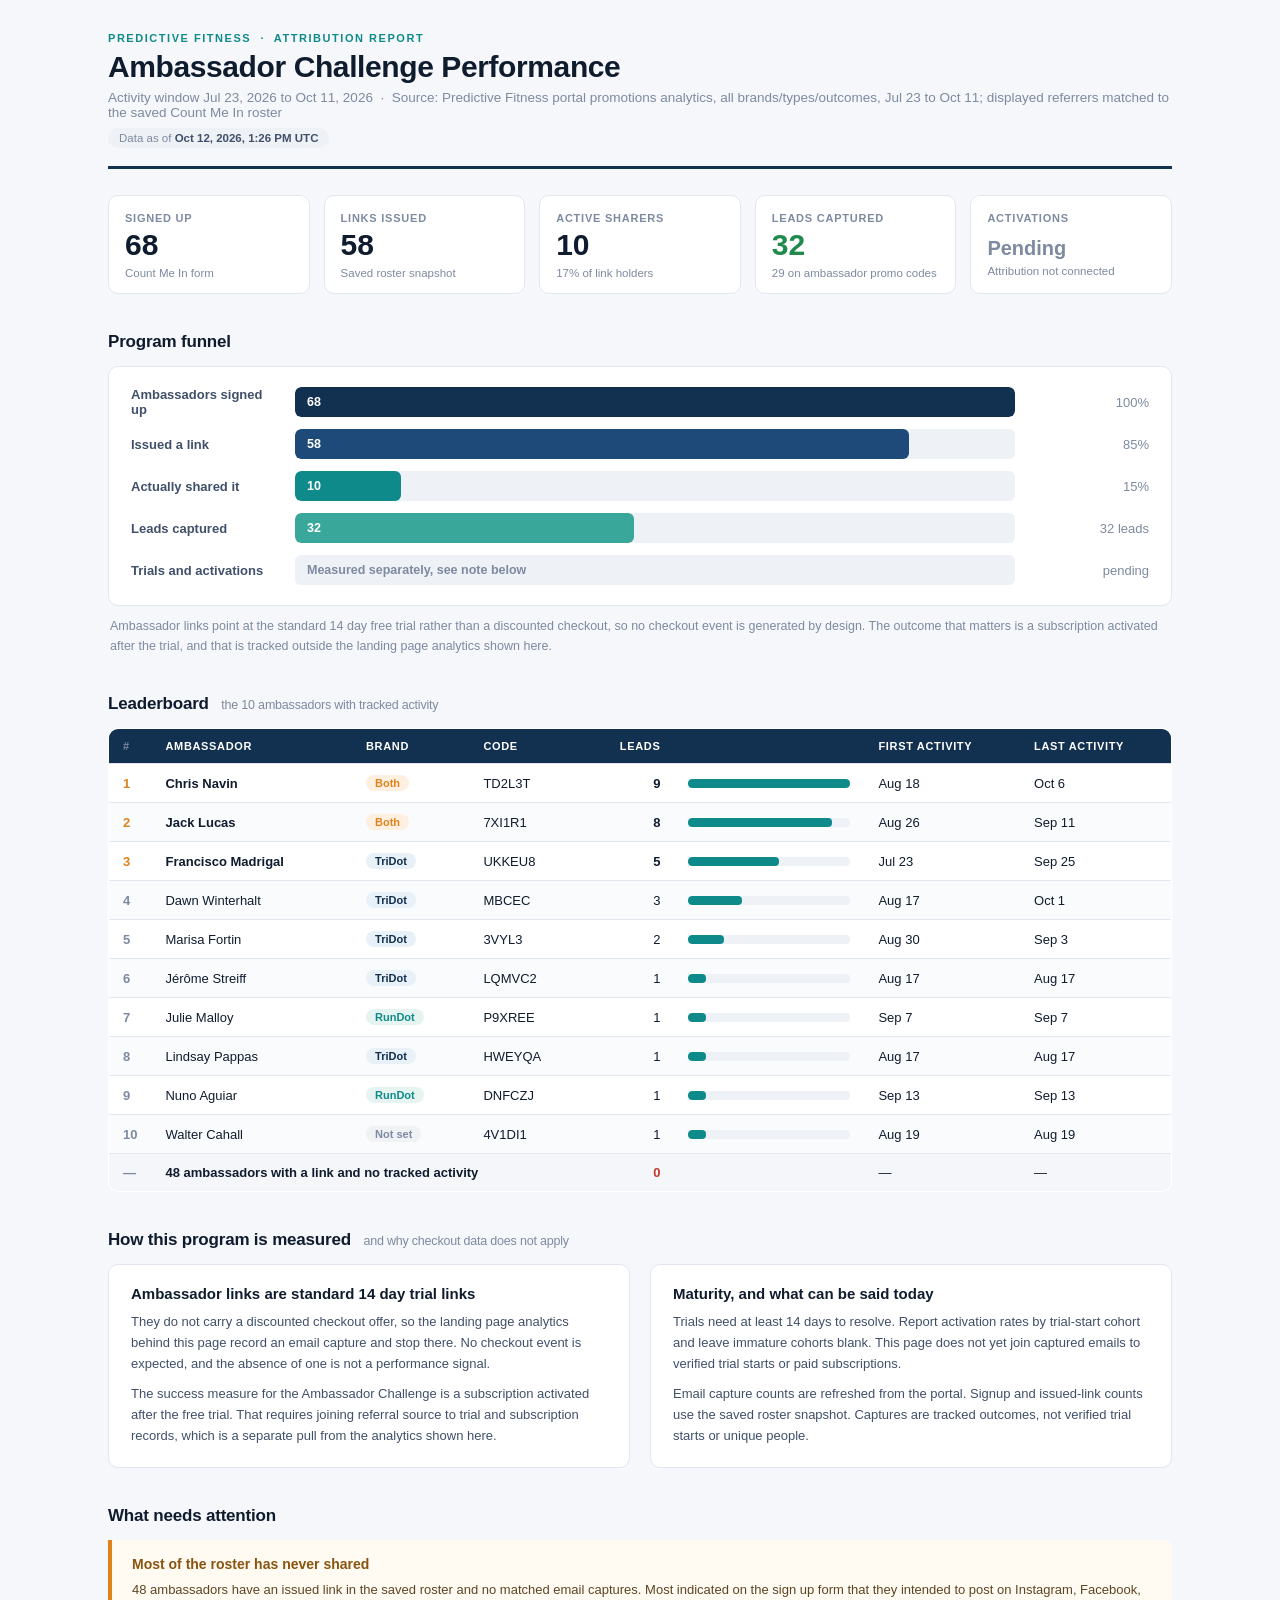
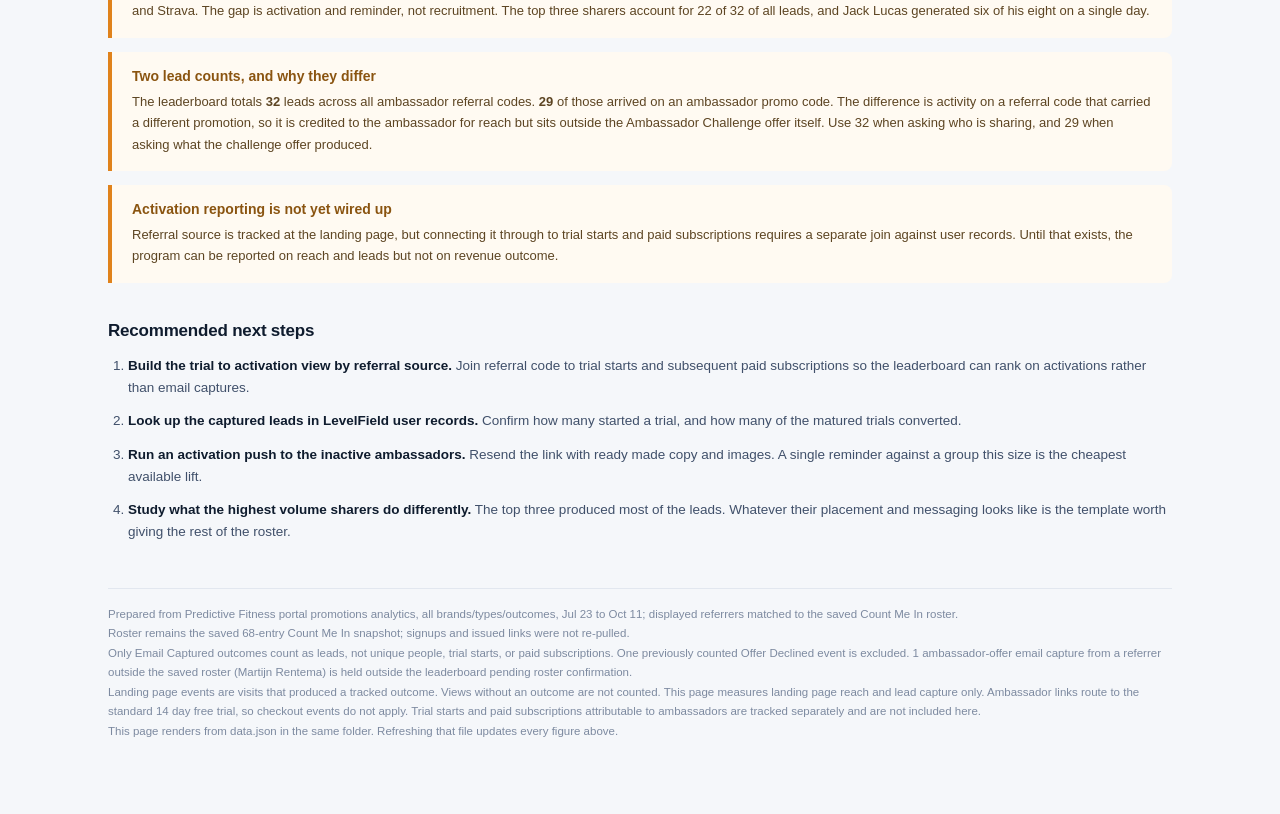
==== commit e802e721: "Refresh Ambassador Challenge Oct 12; count captured-email outcomes and disclose held referral" ====
--- a/reports/ambassador-challenge/index.html
+++ b/reports/ambassador-challenge/index.html
@@ -144,8 +144,8 @@
   </div>
   <div class="card">
     <h3>Maturity, and what can be said today</h3>
-    <p>Trials need 14 days to resolve, and ambassador activity runs into mid September. Only the earlier leads have had time to convert, so any activation rate calculated now would understate the program.</p>
-    <p>What is measurable today is reach and participation: links issued, ambassadors sharing, and leads captured. Those figures are complete and verified.</p>
+    <p>Trials need at least 14 days to resolve. Report activation rates by trial-start cohort and leave immature cohorts blank. This page does not yet join captured emails to verified trial starts or paid subscriptions.</p>
+    <p>Email capture counts are refreshed from the portal. Signup and issued-link counts use the saved roster snapshot. Captures are tracked outcomes, not verified trial starts or unique people.</p>
   </div>
 </div>
 
@@ -153,7 +153,7 @@
 
 <div class="callout">
   <h3>Most of the roster has never shared</h3>
-  <p><span id="inactive"></span> ambassadors hold a working link and have produced nothing. Most indicated on the sign up form that they intended to post on Instagram, Facebook, and Strava. The gap is activation and reminder, not recruitment. The top three sharers account for <span id="top3"></span> of all leads, and Jack Lucas generated six of his eight on a single day.</p>
+  <p><span id="inactive"></span> ambassadors have an issued link in the saved roster and no matched email captures. Most indicated on the sign up form that they intended to post on Instagram, Facebook, and Strava. The gap is activation and reminder, not recruitment. The top three sharers account for <span id="top3"></span> of all leads, and Jack Lucas generated six of his eight on a single day.</p>
 </div>
 
 <div class="callout">
@@ -199,10 +199,10 @@
 
   document.getElementById("kpis").innerHTML = [
     ["Signed up", k.signedUp, "Count Me In form", ""],
-    ["Links issued", k.linksIssued, "All matched in LevelField", ""],
+    ["Links issued", k.linksIssued, "Saved roster snapshot", ""],
     ["Active sharers", k.activeSharers, Math.round(100*k.activeSharers/k.linksIssued)+"% of link holders", ""],
     ["Leads captured", k.leads, k.leadsOnAmbassadorPromo+" on ambassador promo codes", "good"],
-    ["Activations", k.activations==null?"Pending":k.activations, "Trials still maturing", "pend"]
+    ["Activations", k.activations==null?"Pending":k.activations, "Attribution not connected", "pend"]
   ].map(([lab,val,note,cls])=>
     '<div class="kpi '+(cls==="pend"?"":cls)+'"><div class="lab">'+lab+'</div><div class="val"'+
     (cls==="pend"?' style="color:var(--muted);font-size:20px;padding-top:8px"':'')+'>'+val+
@@ -247,7 +247,9 @@
     " when asking who is sharing, and "+k.leadsOnAmbassadorPromo+" when asking what the challenge offer produced.";
 
   document.getElementById("foot").innerHTML =
-    "Prepared from "+esc(m.source)+". All "+k.linksIssued+" issued codes matched the tracking system.<br>"+
+    "Prepared from "+esc(m.source)+".<br>"+
+    (m.rosterNote?esc(m.rosterNote)+"<br>":"")+
+    (m.dataNote?esc(m.dataNote)+"<br>":"")+
     "Landing page events are visits that produced a tracked outcome. Views without an outcome are not counted. "+
     "This page measures landing page reach and lead capture only. Ambassador links route to the standard 14 day "+
     "free trial, so checkout events do not apply. Trial starts and paid subscriptions attributable to ambassadors "+
